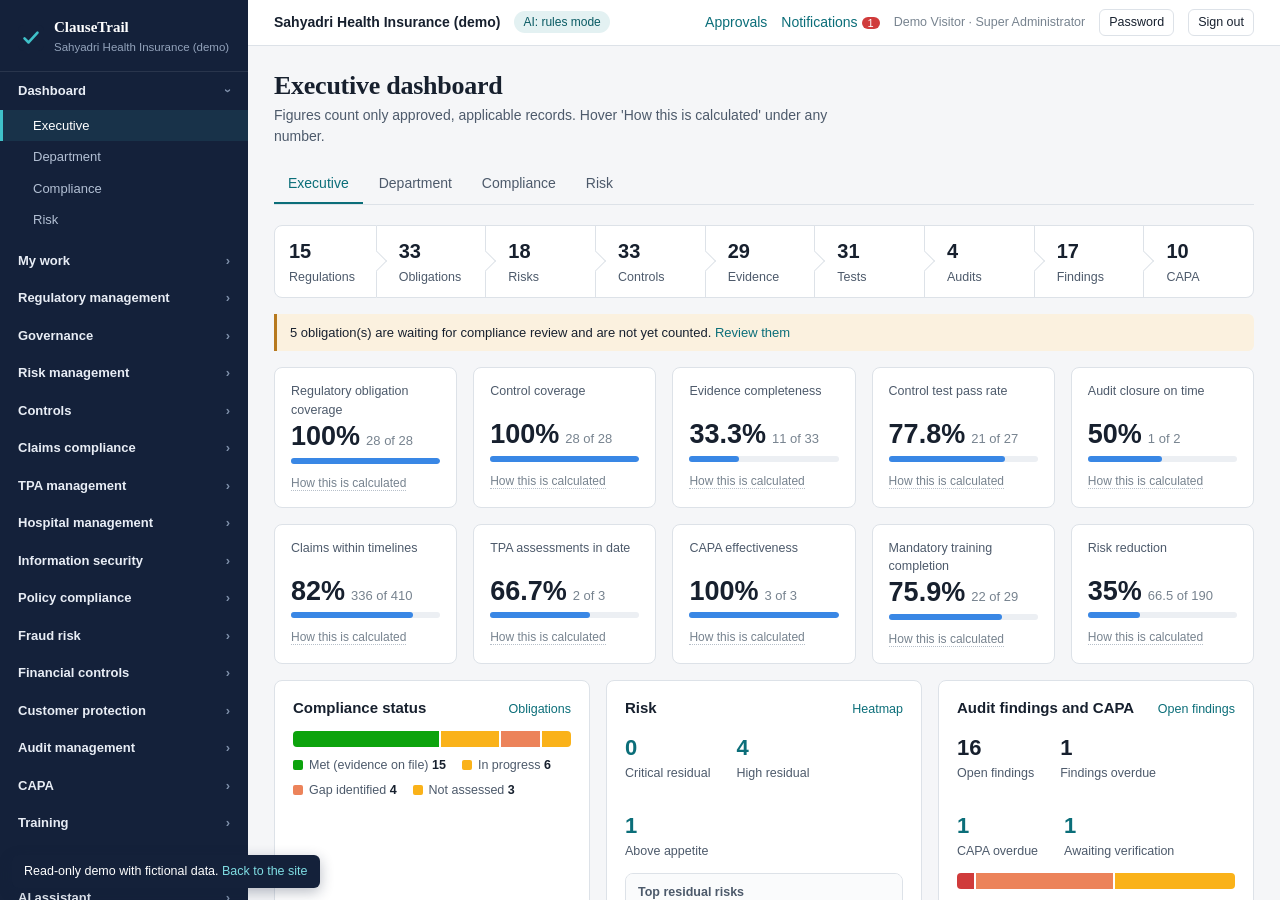
==== demo/index.html @ 09d15f34 "Publish the ClauseTrail website and read-only demo Co-Authored-By: Claude Fable 5.2 <noreply@anthrop" ====
<!doctype html>
<html lang="en">
<head>
<meta charset="utf-8">
<meta name="viewport" content="width=device-width, initial-scale=1">
<title>ClauseTrail: live demo</title>
<link rel="icon" href="static/favicon.svg">
<link rel="stylesheet" href="static/styles.css">
</head>
<body>
<div id="app"><p class="boot">Loading…</p></div>
<div id="tip" role="tooltip" hidden></div>
<div id="toasts" aria-live="polite"></div>
<script src="demo.js"></script>
<script src="static/ui.js"></script>
<script src="static/pages.js"></script>
<script src="static/studio.js"></script>
<script src="static/main.js"></script>
</body>
</html>
---- demo/static/styles.css ----
/* ClauseTrail. Ink navy, register white, seal teal. System fonts only so it works with no internet access. */
:root {
  --ink: #14213a; --ink-2: #1d2f52; --paper: #f5f6f8; --surface: #ffffff; --line: #dde2e8; --line-2: #eceff3;
  --text: #17202e; --text-2: #4d5a6b; --muted: #77838f;
  --teal: #0b6e79; --teal-2: #095a63; --teal-soft: #e3f1f2; --saffron: #b7791f; --saffron-soft: #fbf1df;
  --good: #0ca30c; --warning: #fab219; --serious: #ec835a; --critical: #d03b3b;
  --good-ink: #0a6b0a; --warn-ink: #8a5a00; --serious-ink: #a8431c; --critical-ink: #a32424;
  --series-1: #2a78d6; --series-2: #eb6834; --seq-1: #cde2fb; --seq-2: #86b6ef; --seq-3: #3987e5; --seq-4: #1c5cab;
  --sans: "Segoe UI Variable", "Segoe UI", -apple-system, BlinkMacSystemFont, "Helvetica Neue", "Noto Sans", Arial, sans-serif;
  --serif: "Iowan Old Style", "Palatino Linotype", Palatino, "Book Antiqua", Georgia, serif;
  --r: 6px;
}
* { box-sizing: border-box; }
html, body { margin: 0; height: 100%; }
body { font: 14px/1.5 var(--sans); color: var(--text); background: var(--paper); }
h1, h2, h3 { margin: 0; font-weight: 600; }
h1 { font: 600 26px/1.2 var(--serif); letter-spacing: -0.01em; }
h2 { font-size: 15px; }
h3 { font-size: 13px; color: var(--text-2); }
a { color: var(--teal); text-decoration: none; }
a:hover { text-decoration: underline; }
button, input, select, textarea { font: inherit; color: inherit; }
:focus-visible { outline: 2px solid var(--teal); outline-offset: 2px; }
.boot { padding: 40px; color: var(--muted); }
.muted { color: var(--muted); } .small { font-size: 12.5px; } .right { text-align: right; } .nowrap { white-space: nowrap; }
.row { display: flex; gap: 10px; align-items: center; flex-wrap: wrap; } .grow { flex: 1; } .stack > * + * { margin-top: 14px; }

/* shell */
.shell { display: grid; grid-template-columns: 248px 1fr; height: 100vh; }
.side { background: var(--ink); color: #cfd8e6; overflow-y: auto; padding-bottom: 30px; }
.brand { padding: 18px 18px 14px; display: flex; gap: 10px; align-items: center; color: #fff; border-bottom: 1px solid rgba(255,255,255,.09); position: sticky; top: 0; background: var(--ink); z-index: 1; }
.brand img { width: 26px; height: 26px; } .brand b { font: 600 15px/1.2 var(--serif); display: block; } .brand span { font-size: 11.5px; color: #93a3bb; }
.nav-group > button { width: 100%; text-align: left; background: none; border: 0; color: #e8edf5; padding: 9px 18px; cursor: pointer; display: flex; justify-content: space-between; font-weight: 600; font-size: 13px; }
.nav-group > button:hover { background: rgba(255,255,255,.05); }
.nav-group > button .chev { color: #7f90aa; transition: transform .15s; } .nav-group.open > button .chev { transform: rotate(90deg); }
.nav-items { display: none; padding-bottom: 6px; } .nav-group.open .nav-items { display: block; }
.nav-items a { display: block; padding: 6px 18px 6px 30px; color: #b3c0d4; font-size: 13px; border-left: 3px solid transparent; }
.nav-items a:hover { color: #fff; text-decoration: none; background: rgba(255,255,255,.04); }
.nav-items a.on { color: #fff; border-left-color: #3fc1c9; background: rgba(63,193,201,.1); }
.main { display: flex; flex-direction: column; min-width: 0; height: 100vh; }
.top { background: var(--surface); border-bottom: 1px solid var(--line); padding: 9px 26px; display: flex; gap: 14px; align-items: center; }
.top .org { font-weight: 600; } .top .pill { font-size: 12px; padding: 2px 9px; border-radius: 20px; background: var(--teal-soft); color: var(--teal-2); }
.top .bell { position: relative; } .count { background: var(--critical); color: #fff; border-radius: 10px; font-size: 11px; padding: 0 6px; margin-left: 4px; }
.content { padding: 24px 26px 60px; overflow-y: auto; flex: 1; }
.page-head { display: flex; gap: 14px; align-items: flex-end; margin-bottom: 18px; flex-wrap: wrap; }
.page-head p { margin: 4px 0 0; color: var(--text-2); max-width: 78ch; }
.crumb { font-size: 12.5px; color: var(--muted); margin-bottom: 4px; }

/* controls */
.btn { border: 1px solid var(--line); background: var(--surface); padding: 6px 12px; border-radius: var(--r); cursor: pointer; font-weight: 500; white-space: nowrap; }
.btn:hover { border-color: #b9c2cd; background: #fafbfc; } .btn:disabled { opacity: .5; cursor: not-allowed; }
.btn.primary { background: var(--teal); border-color: var(--teal); color: #fff; } .btn.primary:hover { background: var(--teal-2); }
.btn.danger { color: var(--critical-ink); border-color: #e9c3c3; } .btn.ghost { border-color: transparent; background: none; color: var(--teal); } .btn.sm { padding: 3px 9px; font-size: 12.5px; }
input[type=text], input[type=search], input[type=email], input[type=password], input[type=number], input[type=date], input[type=datetime-local], select, textarea {
  border: 1px solid #c9d1da; border-radius: var(--r); padding: 6px 9px; background: #fff; width: 100%; }
textarea { min-height: 84px; resize: vertical; }
label.f { display: block; } label.f > span { display: block; font-size: 12.5px; font-weight: 600; color: var(--text-2); margin-bottom: 3px; } label.f .req { color: var(--critical); }
.form-grid { display: grid; grid-template-columns: repeat(2, minmax(0, 1fr)); gap: 12px 18px; } .form-grid .wide { grid-column: 1 / -1; }
.check { display: flex; gap: 8px; align-items: center; } .check input { width: auto; }
.multi { border: 1px solid #c9d1da; border-radius: var(--r); max-height: 150px; overflow: auto; padding: 4px 8px; background: #fff; }
.multi label { display: flex; gap: 7px; padding: 2px 0; font-size: 13px; } .multi input { width: auto; }

/* surfaces */
.card { background: var(--surface); border: 1px solid var(--line); border-radius: 8px; padding: 16px 18px; }
.card > h2 { margin-bottom: 12px; display: flex; justify-content: space-between; align-items: baseline; gap: 10px; } .card > h2 a, .card > h2 span { font-size: 12.5px; font-weight: 400; }
.grid { display: grid; gap: 16px; } .g2 { grid-template-columns: repeat(2, minmax(0, 1fr)); } .g3 { grid-template-columns: repeat(3, minmax(0, 1fr)); } .g4 { grid-template-columns: repeat(4, minmax(0, 1fr)); } .g5 { grid-template-columns: repeat(5, minmax(0, 1fr)); }
.span2 { grid-column: span 2; } .span3 { grid-column: span 3; }
.note { border-left: 3px solid var(--saffron); background: var(--saffron-soft); padding: 9px 13px; border-radius: 0 var(--r) var(--r) 0; font-size: 13px; }
.note.info { border-color: var(--teal); background: var(--teal-soft); } .note.bad { border-color: var(--critical); background: #fbeaea; }
.empty { padding: 34px 20px; text-align: center; color: var(--text-2); } .empty b { display: block; color: var(--text); margin-bottom: 4px; }

/* tables */
.table-wrap { overflow-x: auto; background: var(--surface); border: 1px solid var(--line); border-radius: 8px; }
table { border-collapse: collapse; width: 100%; }
th { text-align: left; font-size: 12.5px; color: var(--text-2); font-weight: 600; padding: 9px 12px; border-bottom: 1px solid var(--line); background: #fafbfc; white-space: nowrap; }
th.sort { cursor: pointer; } th.sort:hover { color: var(--teal); }
td { padding: 8px 12px; border-bottom: 1px solid var(--line-2); vertical-align: top; }
tr:last-child td { border-bottom: 0; } tbody tr.click { cursor: pointer; } tbody tr.click:hover { background: #f7fafb; }
td.num, th.num { text-align: right; font-variant-numeric: tabular-nums; } .code { color: var(--muted); font-size: 12.5px; white-space: nowrap; font-variant-numeric: tabular-nums; }
.clip { max-width: 300px; overflow: hidden; text-overflow: ellipsis; white-space: nowrap; }
.pager { display: flex; gap: 10px; align-items: center; justify-content: flex-end; padding: 10px 2px; color: var(--text-2); font-size: 13px; }

/* chips: a dot and a word, never colour alone */
.chip { display: inline-flex; align-items: center; gap: 6px; font-size: 12.5px; white-space: nowrap; }
.chip::before { content: ""; width: 8px; height: 8px; border-radius: 50%; background: #9aa5b1; flex: none; }
.chip.good::before { background: var(--good); } .chip.warn::before { background: var(--warning); } .chip.bad::before { background: var(--serious); } .chip.crit::before { background: var(--critical); border-radius: 2px; } .chip.info::before { background: var(--series-1); }
.tag { display: inline-block; font-size: 12px; padding: 1px 8px; border-radius: 10px; background: var(--line-2); color: var(--text-2); margin: 1px 3px 1px 0; }
.tag.link { background: var(--teal-soft); color: var(--teal-2); }

/* figures */
.kpi { padding: 14px 16px; } .kpi .name { font-size: 12.5px; color: var(--text-2); min-height: 36px; } .kpi .val { font: 600 27px/1.1 var(--sans); font-variant-numeric: tabular-nums; margin: 2px 0 6px; }
.kpi .val small { font-size: 13px; font-weight: 400; color: var(--muted); margin-left: 6px; } .kpi .how { font-size: 12px; color: var(--muted); cursor: help; border-bottom: 1px dotted #b6bfc9; }
.meter { height: 6px; background: var(--line-2); border-radius: 3px; overflow: hidden; } .meter i { display: block; height: 100%; background: var(--seq-3); border-radius: 0 3px 3px 0; }
.stat { display: flex; flex-direction: column; } .stat b { font-size: 22px; font-variant-numeric: tabular-nums; } .stat span { font-size: 12.5px; color: var(--text-2); }
.bars { display: grid; grid-template-columns: minmax(90px, 38%) 1fr auto; gap: 7px 10px; align-items: center; font-size: 13px; }
.bars .bar { height: 12px; background: var(--series-1); border-radius: 0 4px 4px 0; min-width: 2px; } .bars .v { font-variant-numeric: tabular-nums; color: var(--text-2); } .bars .l { overflow: hidden; text-overflow: ellipsis; white-space: nowrap; }
.seg { display: flex; height: 16px; gap: 2px; } .seg i { display: block; min-width: 3px; } .seg i:first-child { border-radius: 4px 0 0 4px; } .seg i:last-child { border-radius: 0 4px 4px 0; }
.legend { display: flex; gap: 6px 16px; flex-wrap: wrap; margin-top: 9px; font-size: 12.5px; color: var(--text-2); } .legend b { color: var(--text); font-weight: 600; font-variant-numeric: tabular-nums; }
.sw { display: inline-block; width: 10px; height: 10px; border-radius: 2px; margin-right: 6px; vertical-align: -1px; }
.t-good { background: var(--good); } .t-warn { background: var(--warning); } .t-bad { background: var(--serious); } .t-crit { background: var(--critical); } .t-neutral { background: #b8c1cc; } .t-info { background: var(--series-1); } .t-s2 { background: var(--series-2); }
#tip { position: fixed; z-index: 99; background: var(--ink); color: #fff; padding: 6px 10px; border-radius: 5px; font-size: 12.5px; max-width: 340px; pointer-events: none; white-space: pre-line; box-shadow: 0 4px 14px rgba(20,33,58,.25); }

/* lifecycle rail: the one signature element */
.rail { display: flex; align-items: stretch; overflow-x: auto; padding: 4px 0 2px; }
.rail a { flex: 1; min-width: 92px; padding: 10px 12px 10px 22px; background: var(--surface); border: 1px solid var(--line); border-left: 0; position: relative; color: var(--text); }
.rail a:first-child { border-left: 1px solid var(--line); border-radius: 8px 0 0 8px; padding-left: 14px; } .rail a:last-child { border-radius: 0 8px 8px 0; }
.rail a::after { content: ""; position: absolute; right: -8px; top: 50%; width: 14px; height: 14px; background: var(--surface); border-top: 1px solid var(--line); border-right: 1px solid var(--line); transform: translateY(-50%) rotate(45deg); z-index: 1; }
.rail a:last-child::after { display: none; } .rail a:hover { background: var(--teal-soft); text-decoration: none; } .rail a:hover::after { background: var(--teal-soft); }
.rail b { display: block; font-size: 20px; font-variant-numeric: tabular-nums; } .rail span { font-size: 12.5px; color: var(--text-2); }
.rail a.gap b { color: var(--critical-ink); }
.trace { display: grid; grid-auto-flow: column; grid-auto-columns: minmax(170px, 1fr); gap: 10px; overflow-x: auto; padding-bottom: 6px; }
.trace .col { background: var(--surface); border: 1px solid var(--line); border-radius: 8px; padding: 10px; } .trace .col.none { background: #fbfbfc; border-style: dashed; }
.trace h3 { margin-bottom: 8px; display: flex; justify-content: space-between; } .trace .it { display: block; padding: 6px 8px; border: 1px solid var(--line-2); border-radius: 5px; margin-bottom: 6px; font-size: 12.5px; color: var(--text); }
.trace .it:hover { border-color: var(--teal); text-decoration: none; }

/* heatmap */
.heat { display: grid; grid-template-columns: 26px repeat(5, 1fr); gap: 2px; max-width: 460px; } .heat .ax { font-size: 12px; color: var(--muted); display: flex; align-items: center; justify-content: center; }
.heat .cell { aspect-ratio: 1.25; display: flex; align-items: center; justify-content: center; font-weight: 600; border-radius: 3px; cursor: default; font-variant-numeric: tabular-nums; border: 0; }
.heat .cell.has { cursor: pointer; } .heat .b-low { background: #dff0df; color: var(--good-ink); } .heat .b-med { background: #fdecc2; color: var(--warn-ink); } .heat .b-high { background: #f8d2c2; color: var(--serious-ink); } .heat .b-crit { background: #eeb5b5; color: var(--critical-ink); }

/* detail */
.dl { display: grid; grid-template-columns: repeat(2, minmax(0, 1fr)); gap: 12px 26px; } .dl .wide { grid-column: 1 / -1; } .dl dt { font-size: 12.5px; color: var(--muted); } .dl dd { margin: 1px 0 0; white-space: pre-wrap; overflow-wrap: anywhere; }
.tabs { display: flex; gap: 2px; border-bottom: 1px solid var(--line); margin-bottom: 16px; } .tabs button { background: none; border: 0; padding: 8px 14px; cursor: pointer; border-bottom: 2px solid transparent; color: var(--text-2); font-weight: 500; }
.tabs button.on { color: var(--teal); border-bottom-color: var(--teal); }
.timeline { list-style: none; margin: 0; padding: 0; } .timeline li { padding: 8px 0 8px 18px; border-left: 2px solid var(--line); position: relative; font-size: 13px; }
.timeline li::before { content: ""; position: absolute; left: -6px; top: 13px; width: 10px; height: 10px; border-radius: 50%; background: #9aa5b1; border: 2px solid var(--surface); }
.timeline li.done::before { background: var(--good); } .timeline li.failed::before, .timeline li.rejected::before { background: var(--critical); } .timeline li.waiting::before { background: var(--warning); }

/* modal */
.overlay { position: fixed; inset: 0; background: rgba(20,33,58,.45); display: flex; align-items: flex-start; justify-content: center; padding: 5vh 16px; z-index: 50; overflow-y: auto; }
.modal { background: var(--surface); border-radius: 10px; width: min(760px, 100%); box-shadow: 0 20px 60px rgba(20,33,58,.3); } .modal.narrow { width: min(480px, 100%); }
.modal header { padding: 16px 20px; border-bottom: 1px solid var(--line); display: flex; justify-content: space-between; align-items: center; } .modal header h2 { font: 600 18px var(--serif); }
.modal .body { padding: 18px 20px; max-height: 68vh; overflow-y: auto; } .modal footer { padding: 12px 20px; border-top: 1px solid var(--line); display: flex; justify-content: flex-end; gap: 8px; }
#toasts { position: fixed; right: 18px; bottom: 18px; z-index: 100; display: flex; flex-direction: column; gap: 8px; }
.toast { background: var(--ink); color: #fff; padding: 10px 14px; border-radius: 6px; max-width: 420px; box-shadow: 0 6px 20px rgba(20,33,58,.3); } .toast.bad { background: var(--critical-ink); }

/* sign-in */
.gate { min-height: 100vh; display: grid; grid-template-columns: minmax(320px, 1fr) minmax(360px, 520px); }
.gate .pitch { background: var(--ink); color: #dfe6f1; padding: 9vh 6vw; display: flex; flex-direction: column; justify-content: center; }
.gate .pitch h1 { color: #fff; font-size: 34px; max-width: 16ch; } .gate .pitch p { max-width: 52ch; color: #a9b7cc; margin: 14px 0 26px; }
.gate .chain { display: flex; flex-wrap: wrap; gap: 6px 4px; font-size: 13px; color: #cfd8e6; max-width: 560px; } .gate .chain span::after { content: "→"; margin-left: 6px; color: #5d7191; } .gate .chain span:last-child::after { content: ""; }
.gate .panel { background: var(--surface); padding: 9vh 44px; display: flex; flex-direction: column; justify-content: center; } .gate .panel h2 { font: 600 22px var(--serif); margin-bottom: 4px; } .gate form { margin-top: 18px; }

/* automation studio */
.wf-card { display: grid; grid-template-columns: 1fr auto; gap: 4px 14px; } .wf-card p { margin: 0; color: var(--text-2); font-size: 13px; }
.switch { position: relative; width: 36px; height: 20px; border-radius: 10px; background: #c3ccd6; border: 0; cursor: pointer; flex: none; } .switch::after { content: ""; position: absolute; top: 2px; left: 2px; width: 16px; height: 16px; border-radius: 50%; background: #fff; transition: left .15s; }
.switch.on { background: var(--teal); } .switch.on::after { left: 18px; }
.studio { display: grid; grid-template-columns: minmax(0, 1fr) 340px; gap: 16px; align-items: start; }
.canvas { background-color: #eef1f5; background-image: radial-gradient(#cdd5df 1px, transparent 1px); background-size: 18px 18px; border: 1px solid var(--line); border-radius: 8px; padding: 26px 20px; overflow-x: auto; min-height: 320px; }
.flow { display: flex; align-items: center; } .flow.branch { align-items: stretch; flex-direction: column; gap: 14px; }
.node { background: var(--surface); border: 1.5px solid #c3ccd6; border-radius: 9px; padding: 9px 12px; width: 178px; flex: none; cursor: pointer; text-align: left; position: relative; }
.node:hover { border-color: var(--teal); } .node.sel { border-color: var(--teal); box-shadow: 0 0 0 3px rgba(11,110,121,.18); } .node.trigger { border-left: 5px solid var(--saffron); } .node.cond { border-left: 5px solid var(--series-1); }
.node small { display: block; color: var(--muted); font-size: 11.5px; } .node b { display: block; font-size: 13px; overflow: hidden; text-overflow: ellipsis; white-space: nowrap; } .node p { margin: 2px 0 0; font-size: 12px; color: var(--text-2); overflow: hidden; display: -webkit-box; -webkit-line-clamp: 2; -webkit-box-orient: vertical; }
.wire { width: 30px; height: 2px; background: #9aa7b6; flex: none; position: relative; } .wire.long { width: 14px; }
.add { width: 22px; height: 22px; border-radius: 50%; border: 1.5px solid #9aa7b6; background: var(--surface); color: var(--text-2); cursor: pointer; flex: none; line-height: 1; padding: 0; font-size: 15px; } .add:hover { border-color: var(--teal); color: var(--teal); }
.branch-row { display: flex; align-items: center; } .branch-row > em { font-style: normal; font-size: 11.5px; font-weight: 600; width: 34px; text-align: center; color: var(--text-2); flex: none; }
.branches { border-left: 2px solid #9aa7b6; padding-left: 0; display: flex; flex-direction: column; gap: 14px; }
.props { position: sticky; top: 0; } .props .stack > * + * { margin-top: 11px; }
.kv { display: grid; grid-template-columns: 1fr 1fr auto; gap: 6px; margin-bottom: 6px; } .cond-row { display: grid; grid-template-columns: 1fr 100px 1fr auto; gap: 6px; margin-bottom: 6px; }
.picker { display: grid; grid-template-columns: repeat(3, 1fr); gap: 8px; } .picker button { text-align: left; padding: 10px; border: 1px solid var(--line); border-radius: 7px; background: #fff; cursor: pointer; } .picker button:hover { border-color: var(--teal); } .picker b { display: block; } .picker span { font-size: 12px; color: var(--text-2); }
.agent { display: flex; flex-direction: column; gap: 8px; } .agent .id { font-size: 12px; color: var(--muted); }
.matrix td.yes { color: var(--good-ink); font-weight: 600; } .matrix td.no { color: #c0c8d1; }
pre.report { white-space: pre-wrap; font: 13px/1.55 var(--sans); background: #fafbfc; border: 1px solid var(--line-2); border-radius: 6px; padding: 14px; margin: 0; }
@media (max-width: 1100px) { .g4, .g5 { grid-template-columns: repeat(2, minmax(0, 1fr)); } .g3 { grid-template-columns: 1fr 1fr; } .studio { grid-template-columns: 1fr; } }
@media (max-width: 780px) {
  .shell { grid-template-columns: 1fr; height: auto; } .side { position: fixed; inset: 0 30% 0 0; z-index: 40; transform: translateX(-100%); transition: transform .2s; } .side.show { transform: none; }
  .main { height: auto; } .content { padding: 16px 14px 60px; } .g2, .g3, .g4, .g5, .form-grid, .dl { grid-template-columns: 1fr; } .span2, .span3 { grid-column: auto; }
  .gate { grid-template-columns: 1fr; } .gate .pitch { padding: 34px 24px; } .gate .panel { padding: 30px 24px; } .menu-btn { display: inline-block !important; }
}
.menu-btn { display: none; }
@media (prefers-reduced-motion: reduce) { * { transition: none !important; } }
@media print { .side, .top, .btn, .pager { display: none !important; } .shell { display: block; height: auto; } .main, .content { height: auto; overflow: visible; } }

.props .cond-row { grid-template-columns: 1fr 1fr; } .props .cond-row > :nth-child(3) { grid-column: 1; } .lbl { display: block; font-size: 12.5px; font-weight: 600; color: var(--text-2); margin-bottom: 4px; }
.trace .chip { white-space: normal; }
@media (max-width: 780px) { .top { flex-wrap: wrap; padding: 8px 14px; gap: 8px 12px; } .top .pill, .top > .muted { display: none; } .table-wrap table { min-width: 560px; } }

.demo-bar { position: fixed; left: 12px; bottom: 12px; z-index: 90; background: #14213a; color: #fff; padding: 7px 12px; border-radius: 6px; font-size: 12.5px; box-shadow: 0 4px 14px rgba(20,33,58,.3); }
.demo-bar a { color: #7fdde3; }
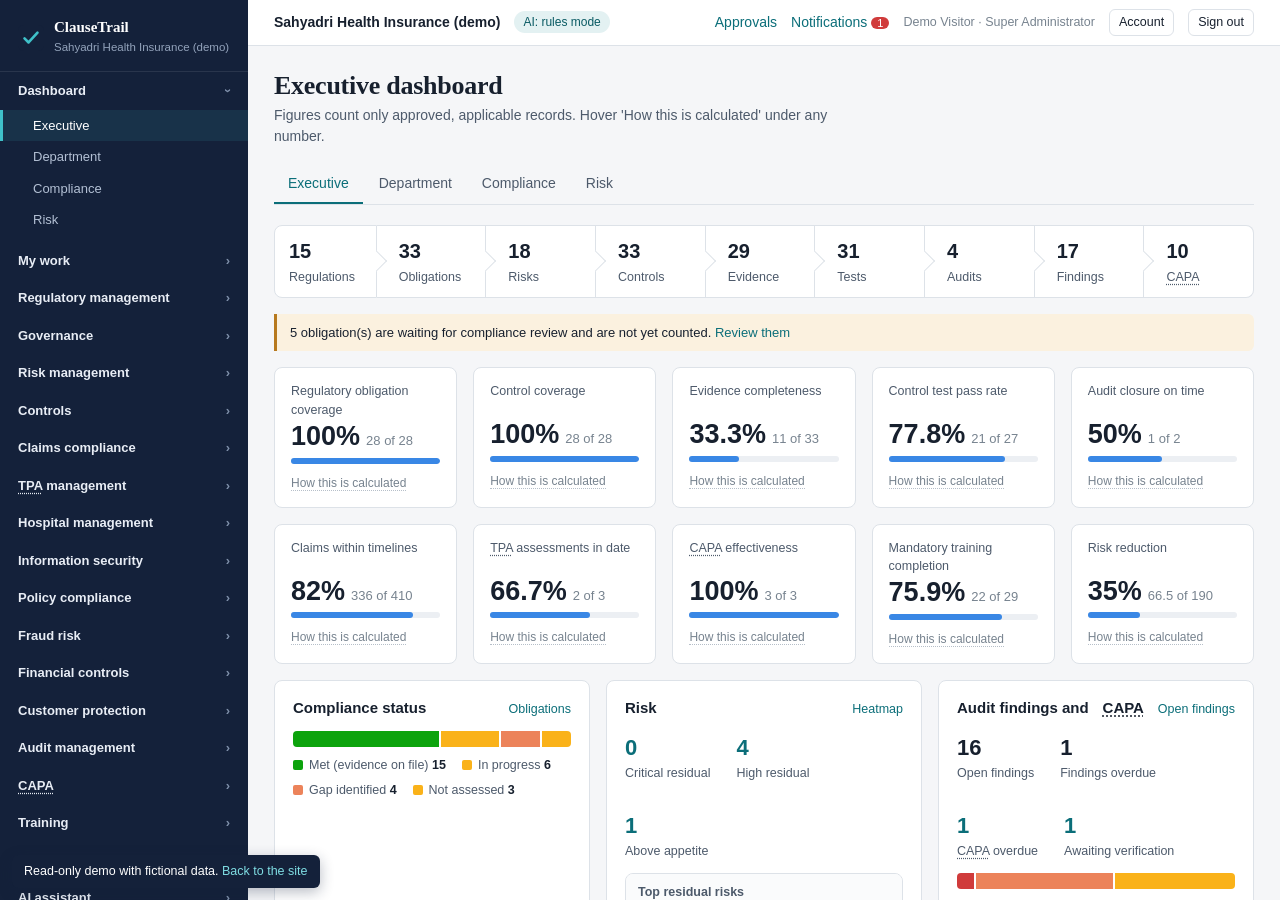
==== commit 7fbbd030: "Site and demo for version 1.2 Co-Authored-By: Claude Fable 5.2 <noreply@anthropic.com> Claude-Sessio" ====
--- a/demo/index.html
+++ b/demo/index.html
@@ -15,6 +15,7 @@
 <script src="static/ui.js"></script>
 <script src="static/pages.js"></script>
 <script src="static/studio.js"></script>
+<script src="static/extras.js"></script>
 <script src="static/main.js"></script>
 </body>
 </html>
--- a/demo/static/styles.css
+++ b/demo/static/styles.css
@@ -174,6 +174,19 @@
 .props .cond-row { grid-template-columns: 1fr 1fr; } .props .cond-row > :nth-child(3) { grid-column: 1; } .lbl { display: block; font-size: 12.5px; font-weight: 600; color: var(--text-2); margin-bottom: 4px; }
 .trace .chip { white-space: normal; }
 @media (max-width: 780px) { .top { flex-wrap: wrap; padding: 8px 14px; gap: 8px 12px; } .top .pill, .top > .muted { display: none; } .table-wrap table { min-width: 560px; } }
+/* plain-language terms */
+abbr.term { text-decoration: underline dotted; text-underline-offset: 3px; text-decoration-color: currentColor; cursor: help; }
+.terms { margin-top: 8px; display: grid; gap: 6px; max-width: 86ch; }
+.term-def { border-left: 3px solid var(--teal); padding: 2px 0 2px 11px; font-size: 13px; color: var(--text-2); } .term-def b { display: block; color: var(--text); font-weight: 600; }
+.term-def span { display: -webkit-box; -webkit-line-clamp: 2; -webkit-box-orient: vertical; overflow: hidden; }
+.term-list { display: grid; gap: 12px; } .term-row { display: grid; grid-template-columns: 170px 1fr; gap: 14px; } .term-row > b { font-weight: 600; } .term-row .full { font-weight: 600; color: var(--teal-2); } .term-row p { margin: 2px 0 0; color: var(--text-2); max-width: 78ch; }
+/* at-a-glance strip, trends, review */
+.glance { background: var(--surface); border: 1px solid var(--line); border-radius: 8px; margin-bottom: 12px; } .glance > summary { cursor: pointer; padding: 9px 16px; font-weight: 600; font-size: 13px; color: var(--text-2); }
+.glance-body { display: grid; grid-template-columns: repeat(auto-fit, minmax(240px, 1fr)); gap: 18px 28px; padding: 4px 16px 16px; min-height: 40px; } .glance-body h3 { margin-bottom: 7px; }
+h2.section { font: 600 17px var(--serif); margin: 26px 0 10px; }
+.review-bars { display: grid; grid-template-columns: minmax(120px, 30%) 1fr auto; gap: 10px 12px; align-items: center; font-size: 13px; } .review-bars .v { color: var(--text-2); font-variant-numeric: tabular-nums; }
+ol.enrol { padding-left: 20px; display: grid; gap: 14px; margin: 14px 0 0; } ol.enrol li b { display: block; } ol.enrol li span { color: var(--text-2); }
+@media (max-width: 700px) { .term-row { grid-template-columns: 1fr; gap: 2px; } .review-bars { grid-template-columns: 1fr; } }
 
 .demo-bar { position: fixed; left: 12px; bottom: 12px; z-index: 90; background: #14213a; color: #fff; padding: 7px 12px; border-radius: 6px; font-size: 12.5px; box-shadow: 0 4px 14px rgba(20,33,58,.3); }
 .demo-bar a { color: #7fdde3; }
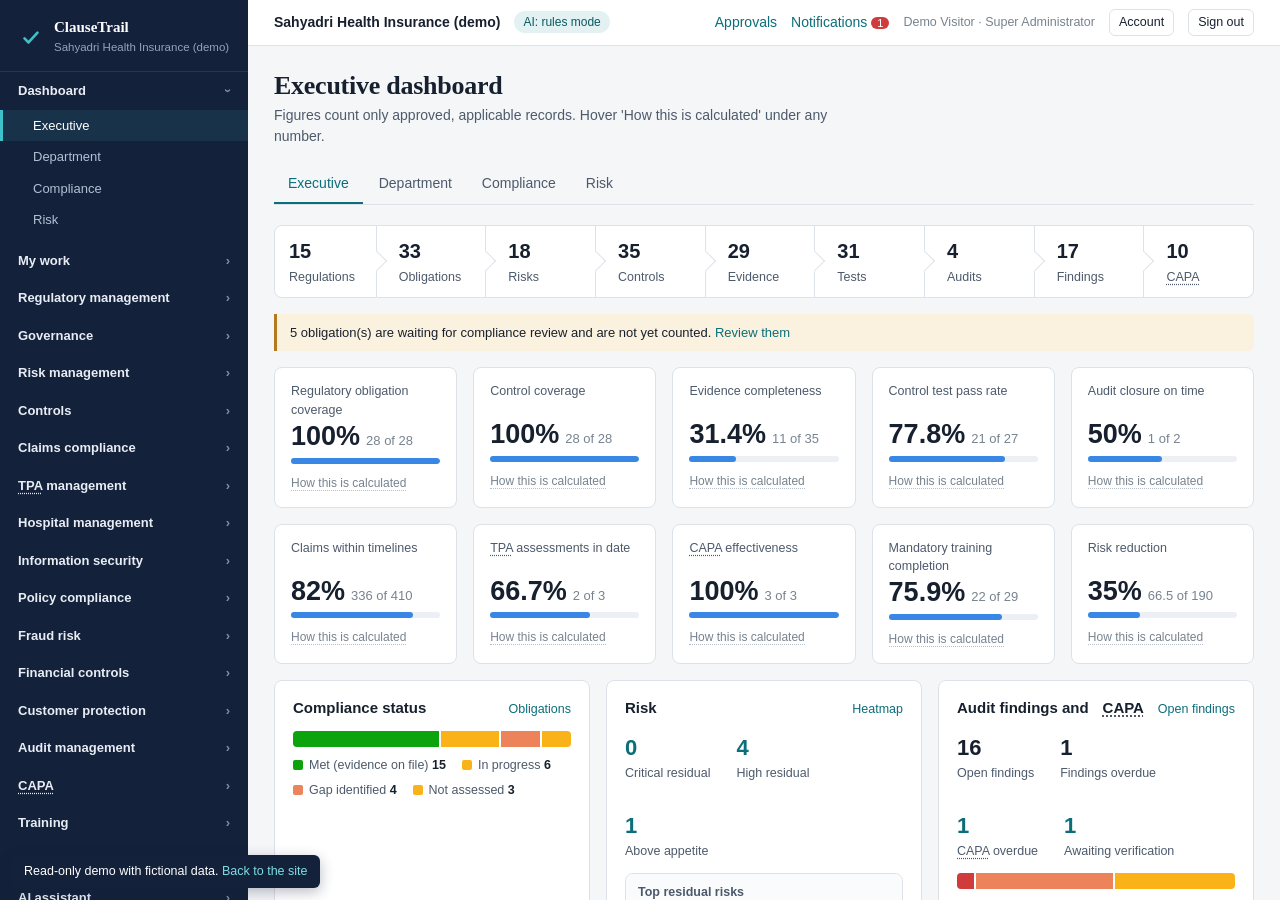
==== commit 9f1bdfd8: "Site and demo for version 2.0 Co-Authored-By: Claude Fable 5.2 <noreply@anthropic.com> Claude-Sessio" ====
--- a/demo/index.html
+++ b/demo/index.html
@@ -5,6 +5,7 @@
 <meta name="viewport" content="width=device-width, initial-scale=1">
 <title>ClauseTrail: live demo</title>
 <link rel="icon" href="static/favicon.svg">
+<meta name="theme-color" content="#14213a">
 <link rel="stylesheet" href="static/styles.css">
 </head>
 <body>
--- a/demo/static/styles.css
+++ b/demo/static/styles.css
@@ -187,6 +187,13 @@
 .review-bars { display: grid; grid-template-columns: minmax(120px, 30%) 1fr auto; gap: 10px 12px; align-items: center; font-size: 13px; } .review-bars .v { color: var(--text-2); font-variant-numeric: tabular-nums; }
 ol.enrol { padding-left: 20px; display: grid; gap: 14px; margin: 14px 0 0; } ol.enrol li b { display: block; } ol.enrol li span { color: var(--text-2); }
 @media (max-width: 700px) { .term-row { grid-template-columns: 1fr; gap: 2px; } .review-bars { grid-template-columns: 1fr; } }
+/* insight pages */
+.pair-bars { display: grid; grid-template-columns: minmax(130px, 30%) 1fr auto; gap: 10px 12px; align-items: center; font-size: 13px; } .pair-bars .bar { display: block; height: 9px; min-width: 2px; border-radius: 0 4px 4px 0; } .pair-bars .bar + .bar { margin-top: 2px; } .pair-bars .v { color: var(--text-2); font-variant-numeric: tabular-nums; white-space: nowrap; }
+.div-bars { display: grid; grid-template-columns: minmax(110px, 34%) 1fr auto; gap: 7px 10px; align-items: center; font-size: 13px; } .div-bars .l { overflow: hidden; text-overflow: ellipsis; white-space: nowrap; } .div-bars .v { font-variant-numeric: tabular-nums; color: var(--text-2); }
+.div-bars .track { position: relative; height: 12px; background: linear-gradient(to right, transparent calc(50% - .5px), #9aa5b1 calc(50% - .5px), #9aa5b1 calc(50% + .5px), transparent calc(50% + .5px)); } .div-bars .track i { position: absolute; top: 0; height: 12px; }
+.fw-list { display: grid; gap: 12px; max-width: 640px; } .fw h3 { font-size: 15px; color: var(--text); margin: 2px 0 6px; } .fw label.f { margin-top: 8px; } .fw .row { margin: 10px 0 4px; } .fw select, .fw textarea, .fw .btn { font-size: 16px; }
+@media (max-width: 700px) { .pair-bars, .div-bars { grid-template-columns: 1fr; gap: 3px; } .pair-bars > :nth-child(3n), .div-bars > :nth-child(3n) { margin-bottom: 8px; } }
+.fw-list { grid-template-columns: minmax(0, 1fr); } .fw .code { white-space: normal; } .fw h3 { overflow-wrap: anywhere; }
 
 .demo-bar { position: fixed; left: 12px; bottom: 12px; z-index: 90; background: #14213a; color: #fff; padding: 7px 12px; border-radius: 6px; font-size: 12.5px; box-shadow: 0 4px 14px rgba(20,33,58,.3); }
 .demo-bar a { color: #7fdde3; }
